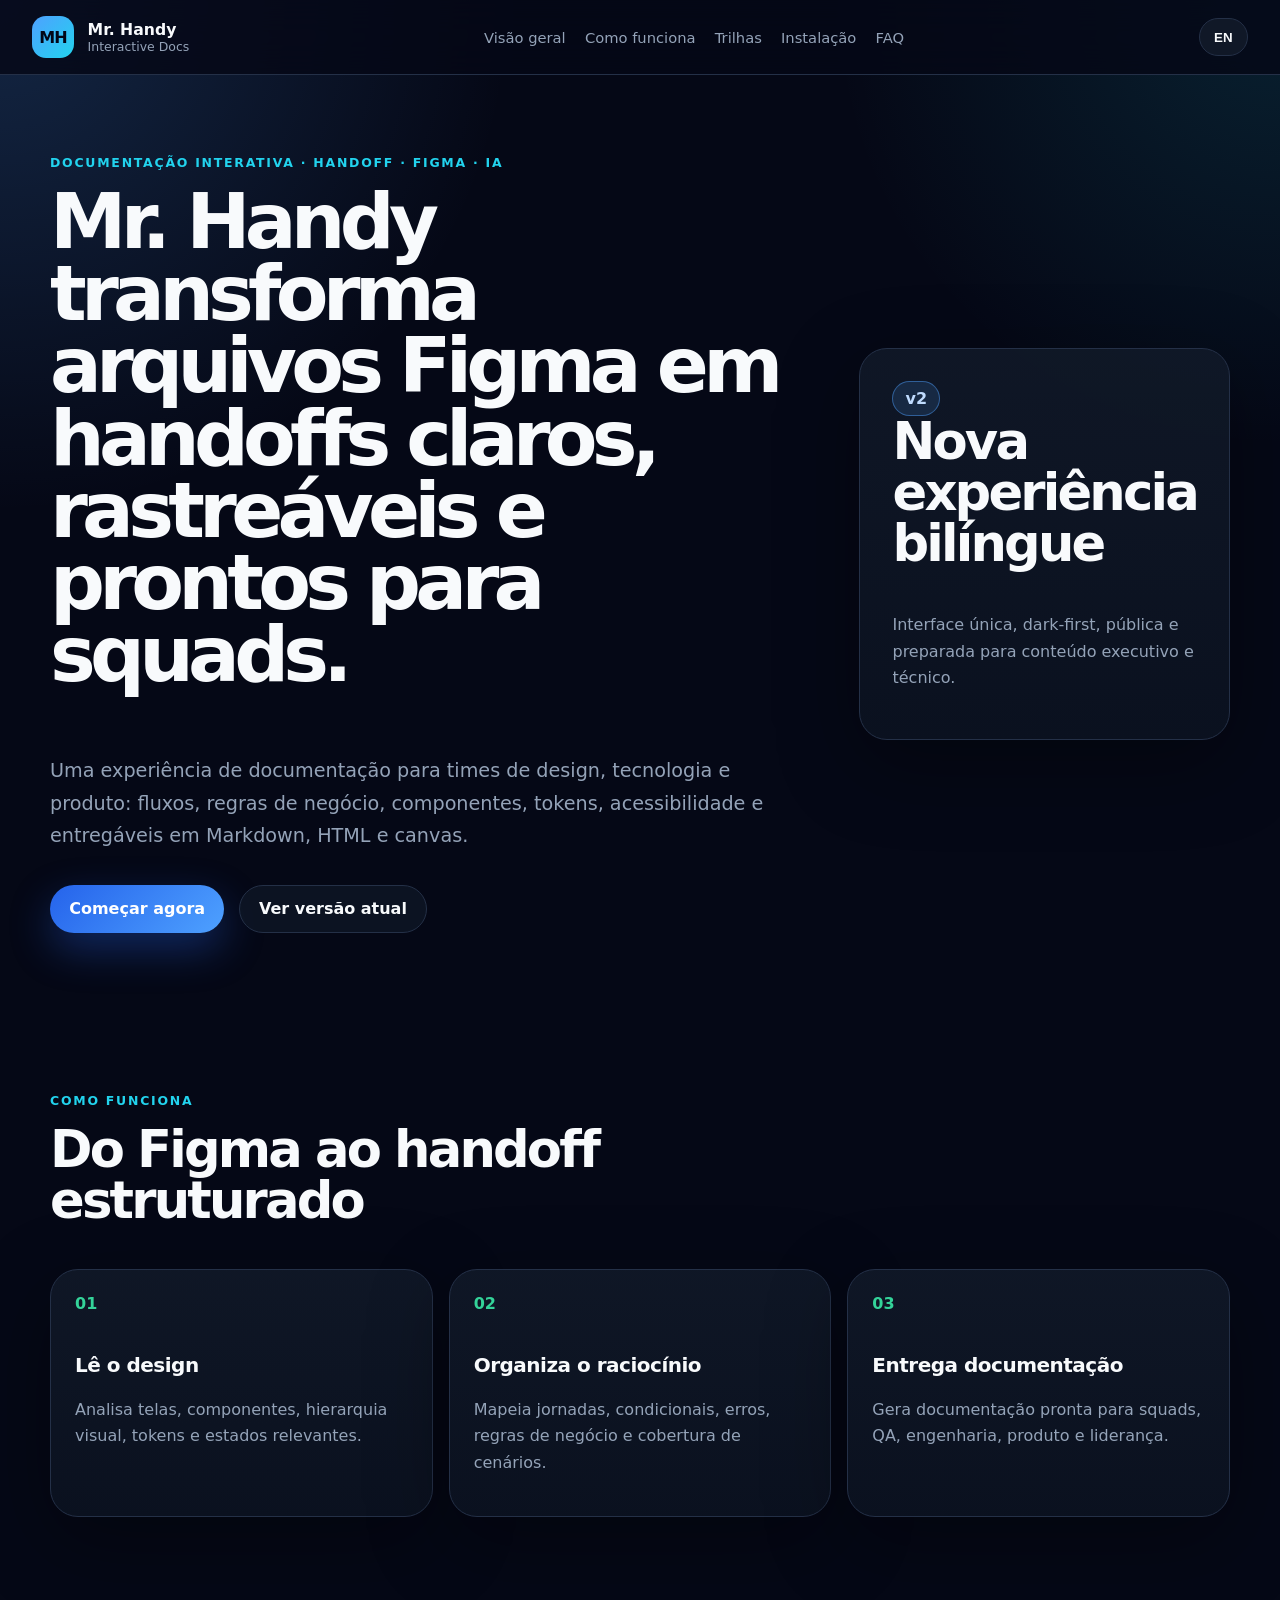
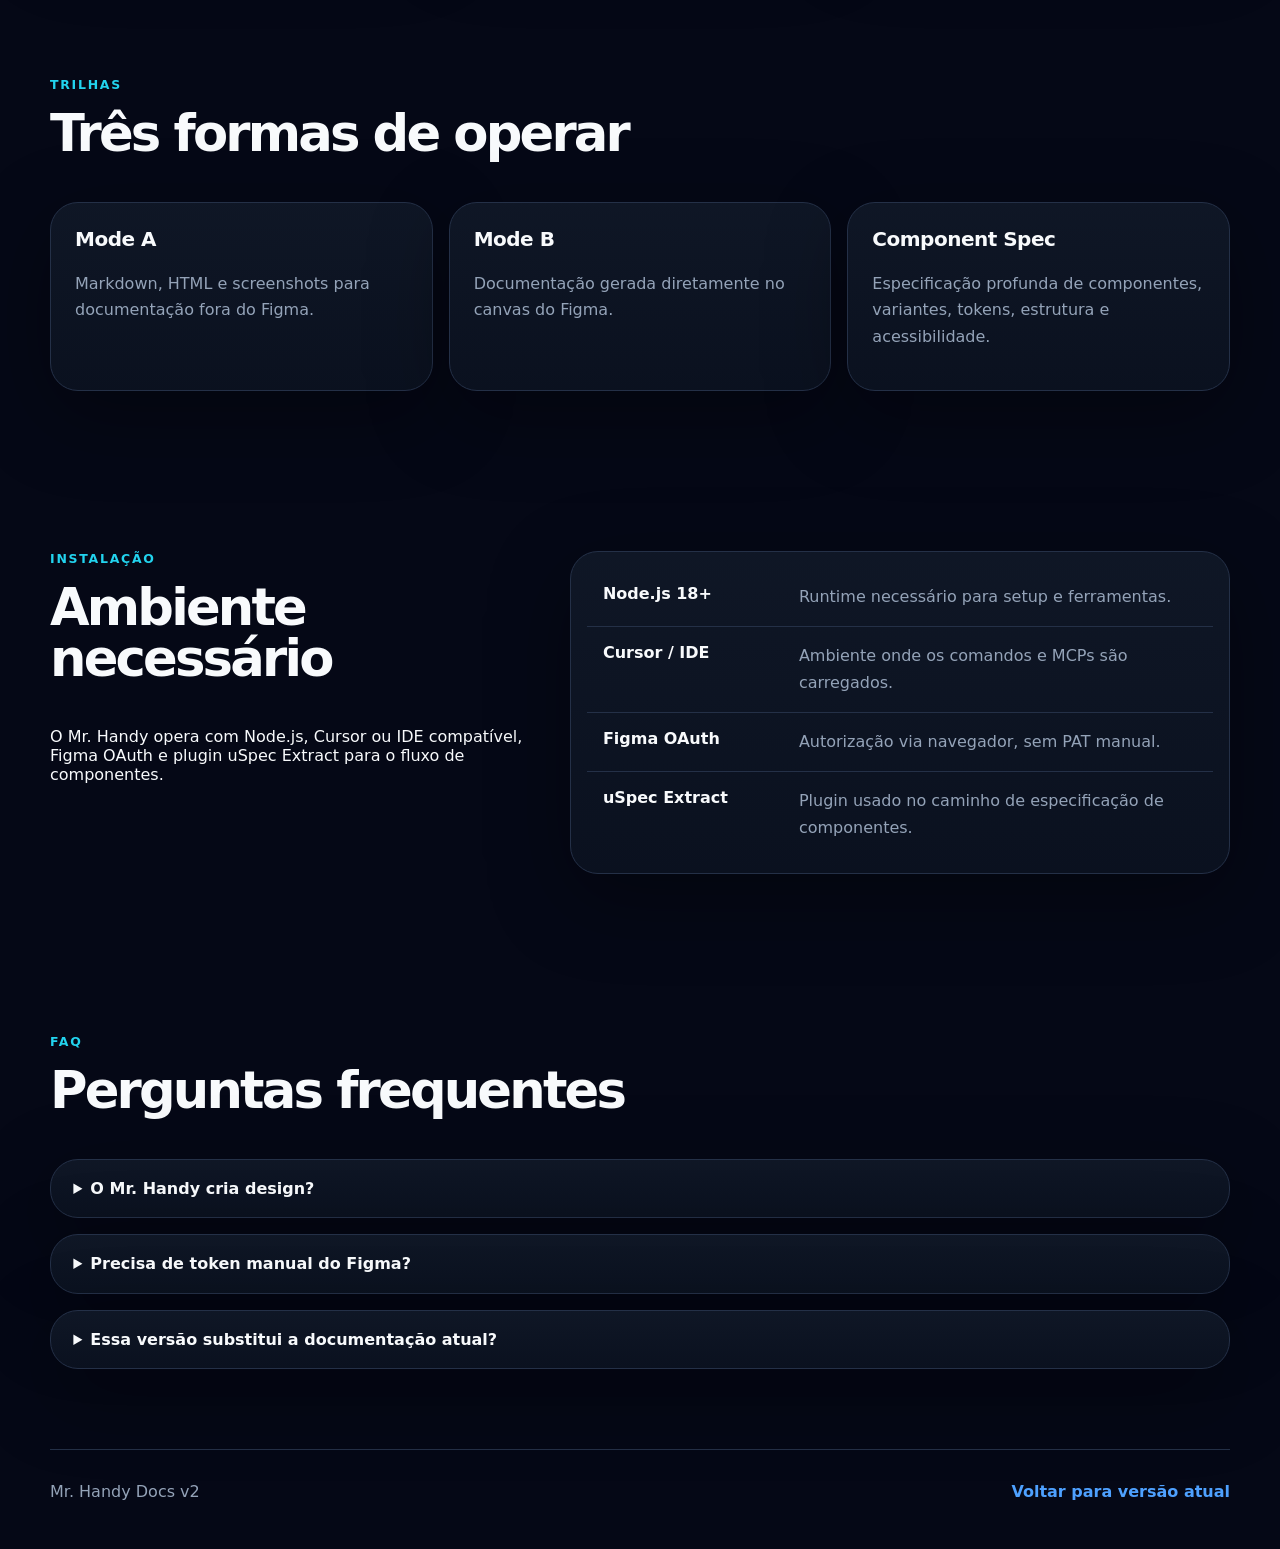
==== v2/index.html @ fcfe6f94 "Add bilingual v2 documentation experience" ====
﻿<!DOCTYPE html>
<html lang="pt-BR">
<head>
  <meta charset="UTF-8" />
  <meta name="viewport" content="width=device-width, initial-scale=1.0" />
  <title>Mr. Handy | Interactive Documentation</title>
  <meta name="description" content="Documentação interativa bilíngue do Mr. Handy." />
  <link rel="stylesheet" href="./css/style.css" />
</head>

<body>
  <header class="topbar">
    <div class="brand">
      <div class="brand-mark">MH</div>
      <div>
        <strong>Mr. Handy</strong>
        <span>Interactive Docs</span>
      </div>
    </div>

    <nav class="nav">
      <a href="#overview" data-i18n="nav_overview">Visão geral</a>
      <a href="#how" data-i18n="nav_how">Como funciona</a>
      <a href="#tracks" data-i18n="nav_tracks">Trilhas</a>
      <a href="#setup" data-i18n="nav_setup">Instalação</a>
      <a href="#faq" data-i18n="nav_faq">FAQ</a>
    </nav>

    <button class="lang-toggle" id="langToggle">EN</button>
  </header>

  <main>
    <section class="hero" id="overview">
      <div class="hero-content">
        <p class="eyebrow" data-i18n="eyebrow">Documentação interativa · Handoff · Figma · IA</p>
        <h1 data-i18n="hero_title">Mr. Handy transforma arquivos Figma em handoffs claros, rastreáveis e prontos para squads.</h1>
        <p class="hero-text" data-i18n="hero_text">
          Uma experiência de documentação para times de design, tecnologia e produto: fluxos, regras de negócio, componentes, tokens, acessibilidade e entregáveis em Markdown, HTML e canvas.
        </p>

        <div class="hero-actions">
          <a class="btn primary" href="#setup" data-i18n="cta_start">Começar agora</a>
          <a class="btn secondary" href="../" data-i18n="cta_v1">Ver versão atual</a>
        </div>
      </div>

      <div class="hero-card">
        <span class="status">v2</span>
        <h2 data-i18n="card_title">Nova experiência bilíngue</h2>
        <p data-i18n="card_text">Interface única, dark-first, pública e preparada para conteúdo executivo e técnico.</p>
      </div>
    </section>

    <section class="section" id="how">
      <div class="section-heading">
        <p class="eyebrow" data-i18n="how_eyebrow">Como funciona</p>
        <h2 data-i18n="how_title">Do Figma ao handoff estruturado</h2>
      </div>

      <div class="grid three">
        <article class="feature-card">
          <span>01</span>
          <h3 data-i18n="how_1_title">Lê o design</h3>
          <p data-i18n="how_1_text">Analisa telas, componentes, hierarquia visual, tokens e estados relevantes.</p>
        </article>

        <article class="feature-card">
          <span>02</span>
          <h3 data-i18n="how_2_title">Organiza o raciocínio</h3>
          <p data-i18n="how_2_text">Mapeia jornadas, condicionais, erros, regras de negócio e cobertura de cenários.</p>
        </article>

        <article class="feature-card">
          <span>03</span>
          <h3 data-i18n="how_3_title">Entrega documentação</h3>
          <p data-i18n="how_3_text">Gera documentação pronta para squads, QA, engenharia, produto e liderança.</p>
        </article>
      </div>
    </section>

    <section class="section" id="tracks">
      <div class="section-heading">
        <p class="eyebrow" data-i18n="tracks_eyebrow">Trilhas</p>
        <h2 data-i18n="tracks_title">Três formas de operar</h2>
      </div>

      <div class="grid three">
        <article class="track-card">
          <h3>Mode A</h3>
          <p data-i18n="track_a">Markdown, HTML e screenshots para documentação fora do Figma.</p>
        </article>

        <article class="track-card">
          <h3>Mode B</h3>
          <p data-i18n="track_b">Documentação gerada diretamente no canvas do Figma.</p>
        </article>

        <article class="track-card">
          <h3>Component Spec</h3>
          <p data-i18n="track_c">Especificação profunda de componentes, variantes, tokens, estrutura e acessibilidade.</p>
        </article>
      </div>
    </section>

    <section class="section split" id="setup">
      <div>
        <p class="eyebrow" data-i18n="setup_eyebrow">Instalação</p>
        <h2 data-i18n="setup_title">Ambiente necessário</h2>
        <p data-i18n="setup_text">
          O Mr. Handy opera com Node.js, Cursor ou IDE compatível, Figma OAuth e plugin uSpec Extract para o fluxo de componentes.
        </p>
      </div>

      <div class="checklist">
        <div><strong>Node.js 18+</strong><span data-i18n="setup_1">Runtime necessário para setup e ferramentas.</span></div>
        <div><strong>Cursor / IDE</strong><span data-i18n="setup_2">Ambiente onde os comandos e MCPs são carregados.</span></div>
        <div><strong>Figma OAuth</strong><span data-i18n="setup_3">Autorização via navegador, sem PAT manual.</span></div>
        <div><strong>uSpec Extract</strong><span data-i18n="setup_4">Plugin usado no caminho de especificação de componentes.</span></div>
      </div>
    </section>

    <section class="section" id="faq">
      <div class="section-heading">
        <p class="eyebrow">FAQ</p>
        <h2 data-i18n="faq_title">Perguntas frequentes</h2>
      </div>

      <div class="faq-list">
        <details>
          <summary data-i18n="faq_1_q">O Mr. Handy cria design?</summary>
          <p data-i18n="faq_1_a">Não. Ele lê designs prontos e gera documentação estruturada para execução, validação e handoff.</p>
        </details>

        <details>
          <summary data-i18n="faq_2_q">Precisa de token manual do Figma?</summary>
          <p data-i18n="faq_2_a">Não. O fluxo atual usa OAuth via navegador.</p>
        </details>

        <details>
          <summary data-i18n="faq_3_q">Essa versão substitui a documentação atual?</summary>
          <p data-i18n="faq_3_a">Não. Esta é uma versão v2 independente. A versão anterior permanece publicada.</p>
        </details>
      </div>
    </section>
  </main>

  <footer class="footer">
    <span>Mr. Handy Docs v2</span>
    <a href="../" data-i18n="footer_v1">Voltar para versão atual</a>
  </footer>

  <script src="./js/app.js"></script>
</body>
</html>
---- v2/css/style.css ----
﻿:root {
  --bg: #050816;
  --bg-soft: #0b1220;
  --bg-card: #101827;
  --bg-card-2: #111c31;
  --text: #f8fafc;
  --muted: #94a3b8;
  --line: #243047;
  --blue: #4ea1ff;
  --blue-strong: #2563eb;
  --cyan: #22d3ee;
  --green: #34d399;
  --shadow: 0 24px 80px rgba(0, 0, 0, 0.35);
}

* {
  box-sizing: border-box;
}

html {
  scroll-behavior: smooth;
}

body {
  margin: 0;
  font-family: Inter, ui-sans-serif, system-ui, -apple-system, BlinkMacSystemFont, "Segoe UI", sans-serif;
  background:
    radial-gradient(circle at top left, rgba(78, 161, 255, 0.20), transparent 32rem),
    radial-gradient(circle at top right, rgba(34, 211, 238, 0.12), transparent 28rem),
    var(--bg);
  color: var(--text);
}

a {
  color: inherit;
}

.topbar {
  position: sticky;
  top: 0;
  z-index: 20;
  display: flex;
  align-items: center;
  justify-content: space-between;
  gap: 2rem;
  padding: 1rem 2rem;
  background: rgba(5, 8, 22, 0.82);
  backdrop-filter: blur(18px);
  border-bottom: 1px solid var(--line);
}

.brand {
  display: flex;
  align-items: center;
  gap: 0.85rem;
}

.brand-mark {
  width: 42px;
  height: 42px;
  display: grid;
  place-items: center;
  border-radius: 14px;
  background: linear-gradient(135deg, var(--blue), var(--cyan));
  color: #020617;
  font-weight: 900;
  letter-spacing: -0.05em;
}

.brand strong {
  display: block;
  font-size: 0.98rem;
}

.brand span {
  display: block;
  color: var(--muted);
  font-size: 0.78rem;
}

.nav {
  display: flex;
  align-items: center;
  gap: 1.2rem;
  color: var(--muted);
  font-size: 0.92rem;
}

.nav a {
  text-decoration: none;
}

.nav a:hover {
  color: var(--text);
}

.lang-toggle {
  border: 1px solid var(--line);
  background: var(--bg-card);
  color: var(--text);
  border-radius: 999px;
  padding: 0.65rem 0.9rem;
  font-weight: 800;
  cursor: pointer;
}

.lang-toggle:hover {
  border-color: var(--blue);
}

main {
  width: min(1180px, calc(100% - 2rem));
  margin: 0 auto;
}

.hero {
  min-height: calc(100vh - 74px);
  display: grid;
  grid-template-columns: 1.35fr 0.65fr;
  align-items: center;
  gap: 3rem;
  padding: 5rem 0;
}

.eyebrow {
  margin: 0 0 1rem;
  color: var(--cyan);
  font-size: 0.78rem;
  font-weight: 900;
  text-transform: uppercase;
  letter-spacing: 0.14em;
}

h1,
h2,
h3,
p {
  margin-top: 0;
}

h1 {
  max-width: 880px;
  font-size: clamp(2.6rem, 6vw, 5.7rem);
  line-height: 0.94;
  letter-spacing: -0.075em;
}

h2 {
  font-size: clamp(2rem, 4vw, 3.4rem);
  line-height: 1;
  letter-spacing: -0.055em;
}

h3 {
  font-size: 1.25rem;
  letter-spacing: -0.025em;
}

.hero-text {
  max-width: 760px;
  color: var(--muted);
  font-size: 1.2rem;
  line-height: 1.7;
}

.hero-actions {
  display: flex;
  flex-wrap: wrap;
  gap: 0.9rem;
  margin-top: 2rem;
}

.btn {
  display: inline-flex;
  align-items: center;
  justify-content: center;
  min-height: 48px;
  padding: 0 1.2rem;
  border-radius: 999px;
  text-decoration: none;
  font-weight: 900;
}

.btn.primary {
  background: linear-gradient(135deg, var(--blue-strong), var(--blue));
  color: white;
  box-shadow: 0 16px 40px rgba(37, 99, 235, 0.35);
}

.btn.secondary {
  border: 1px solid var(--line);
  color: var(--text);
  background: rgba(16, 24, 39, 0.72);
}

.hero-card,
.feature-card,
.track-card,
.checklist,
.faq-list details {
  border: 1px solid var(--line);
  background: linear-gradient(180deg, rgba(16, 24, 39, 0.94), rgba(11, 18, 32, 0.94));
  border-radius: 28px;
  box-shadow: var(--shadow);
}

.hero-card {
  padding: 2rem;
  min-height: 360px;
  display: flex;
  flex-direction: column;
  justify-content: flex-end;
}

.status {
  align-self: flex-start;
  margin-bottom: auto;
  border: 1px solid rgba(78, 161, 255, 0.45);
  background: rgba(78, 161, 255, 0.14);
  color: #bfdbfe;
  border-radius: 999px;
  padding: 0.45rem 0.75rem;
  font-weight: 900;
}

.hero-card p,
.feature-card p,
.track-card p,
.setup_text,
.checklist span,
.faq-list p {
  color: var(--muted);
  line-height: 1.65;
}

.section {
  padding: 5rem 0;
}

.section-heading {
  max-width: 780px;
  margin-bottom: 2rem;
}

.grid {
  display: grid;
  gap: 1rem;
}

.grid.three {
  grid-template-columns: repeat(3, 1fr);
}

.feature-card,
.track-card {
  padding: 1.5rem;
}

.feature-card span {
  display: inline-flex;
  margin-bottom: 2.5rem;
  color: var(--green);
  font-weight: 900;
}

.split {
  display: grid;
  grid-template-columns: 0.85fr 1.15fr;
  align-items: start;
  gap: 2rem;
}

.checklist {
  padding: 1rem;
}

.checklist div {
  display: grid;
  grid-template-columns: 180px 1fr;
  gap: 1rem;
  padding: 1rem;
  border-bottom: 1px solid var(--line);
}

.checklist div:last-child {
  border-bottom: 0;
}

.checklist strong {
  color: var(--text);
}

.checklist span {
  display: block;
}

.faq-list {
  display: grid;
  gap: 1rem;
}

.faq-list details {
  padding: 1.2rem 1.4rem;
}

.faq-list summary {
  cursor: pointer;
  font-weight: 900;
}

.faq-list p {
  margin: 0.8rem 0 0;
}

.footer {
  width: min(1180px, calc(100% - 2rem));
  margin: 0 auto;
  padding: 2rem 0 3rem;
  border-top: 1px solid var(--line);
  display: flex;
  align-items: center;
  justify-content: space-between;
  color: var(--muted);
}

.footer a {
  color: var(--blue);
  text-decoration: none;
  font-weight: 800;
}

@media (max-width: 900px) {
  .topbar {
    align-items: flex-start;
    flex-direction: column;
  }

  .nav {
    flex-wrap: wrap;
  }

  .hero,
  .split,
  .grid.three {
    grid-template-columns: 1fr;
  }

  .hero {
    min-height: auto;
  }

  .checklist div {
    grid-template-columns: 1fr;
  }
}
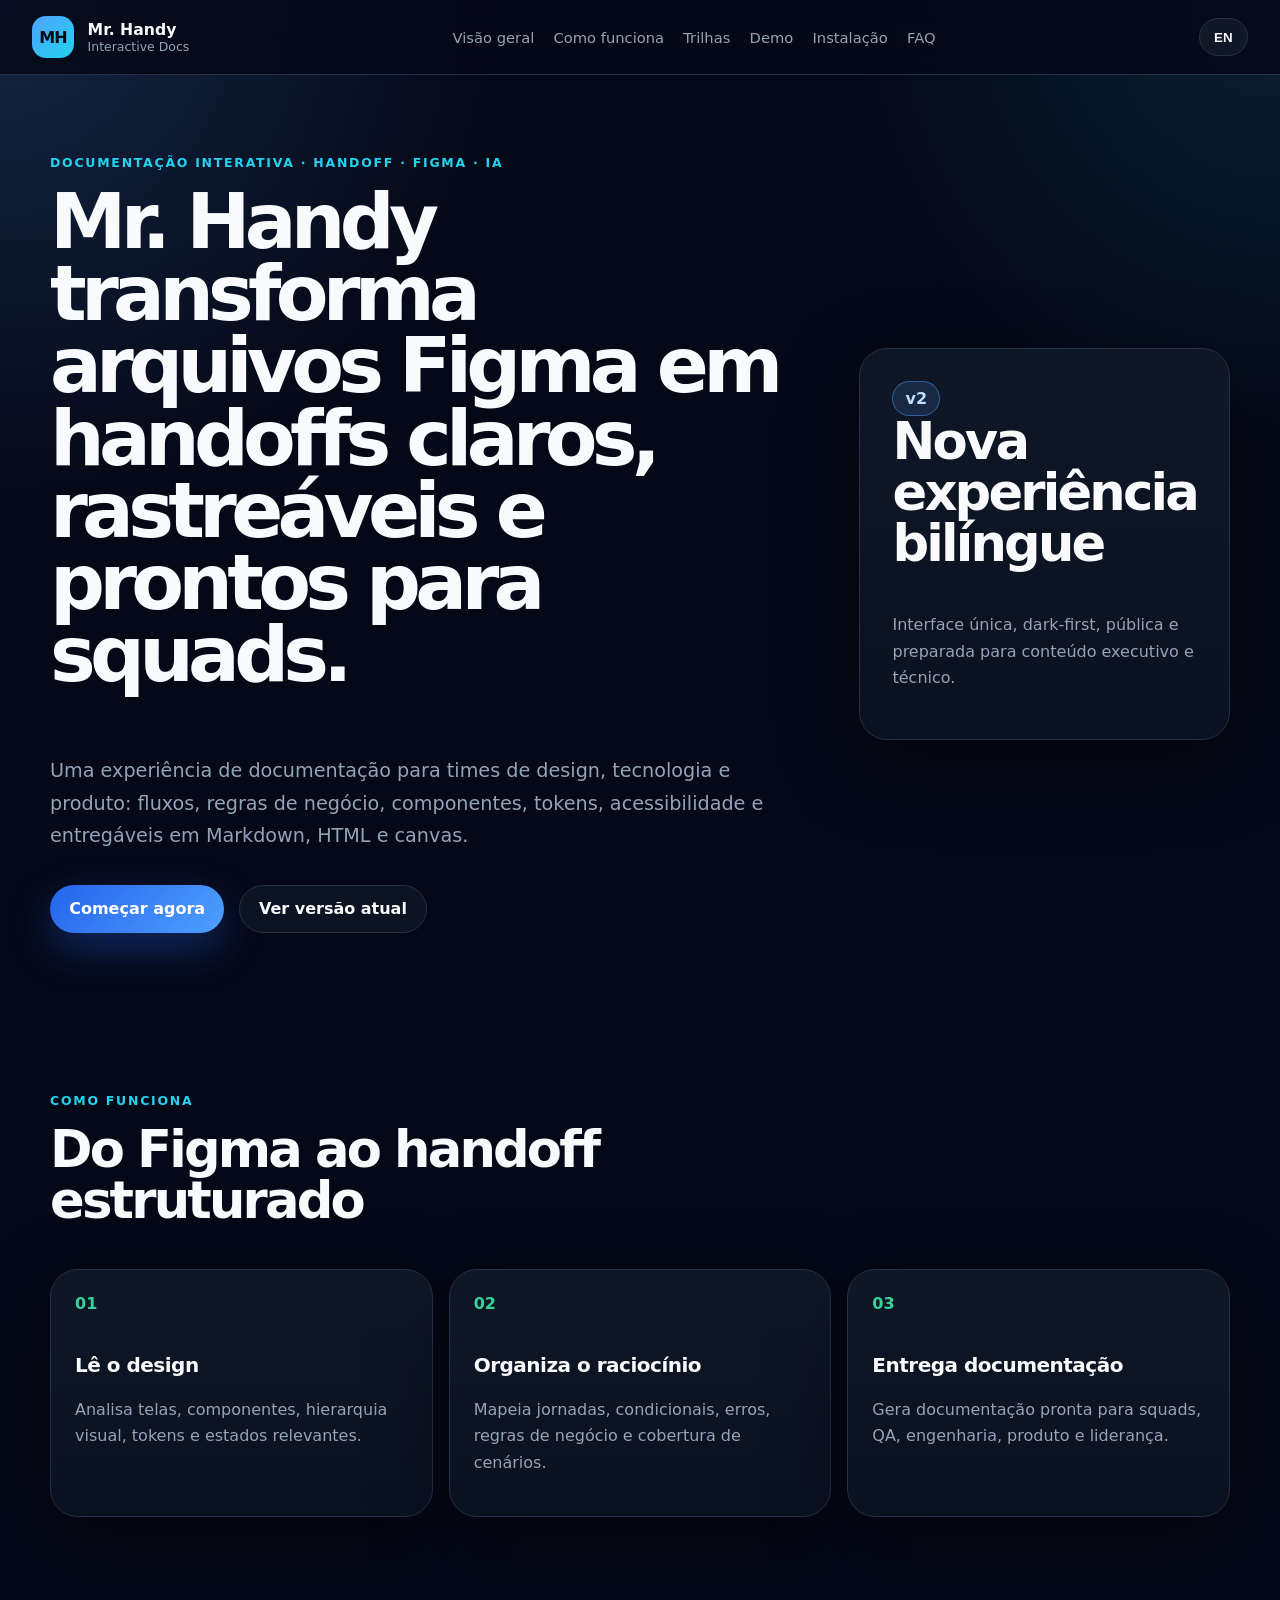
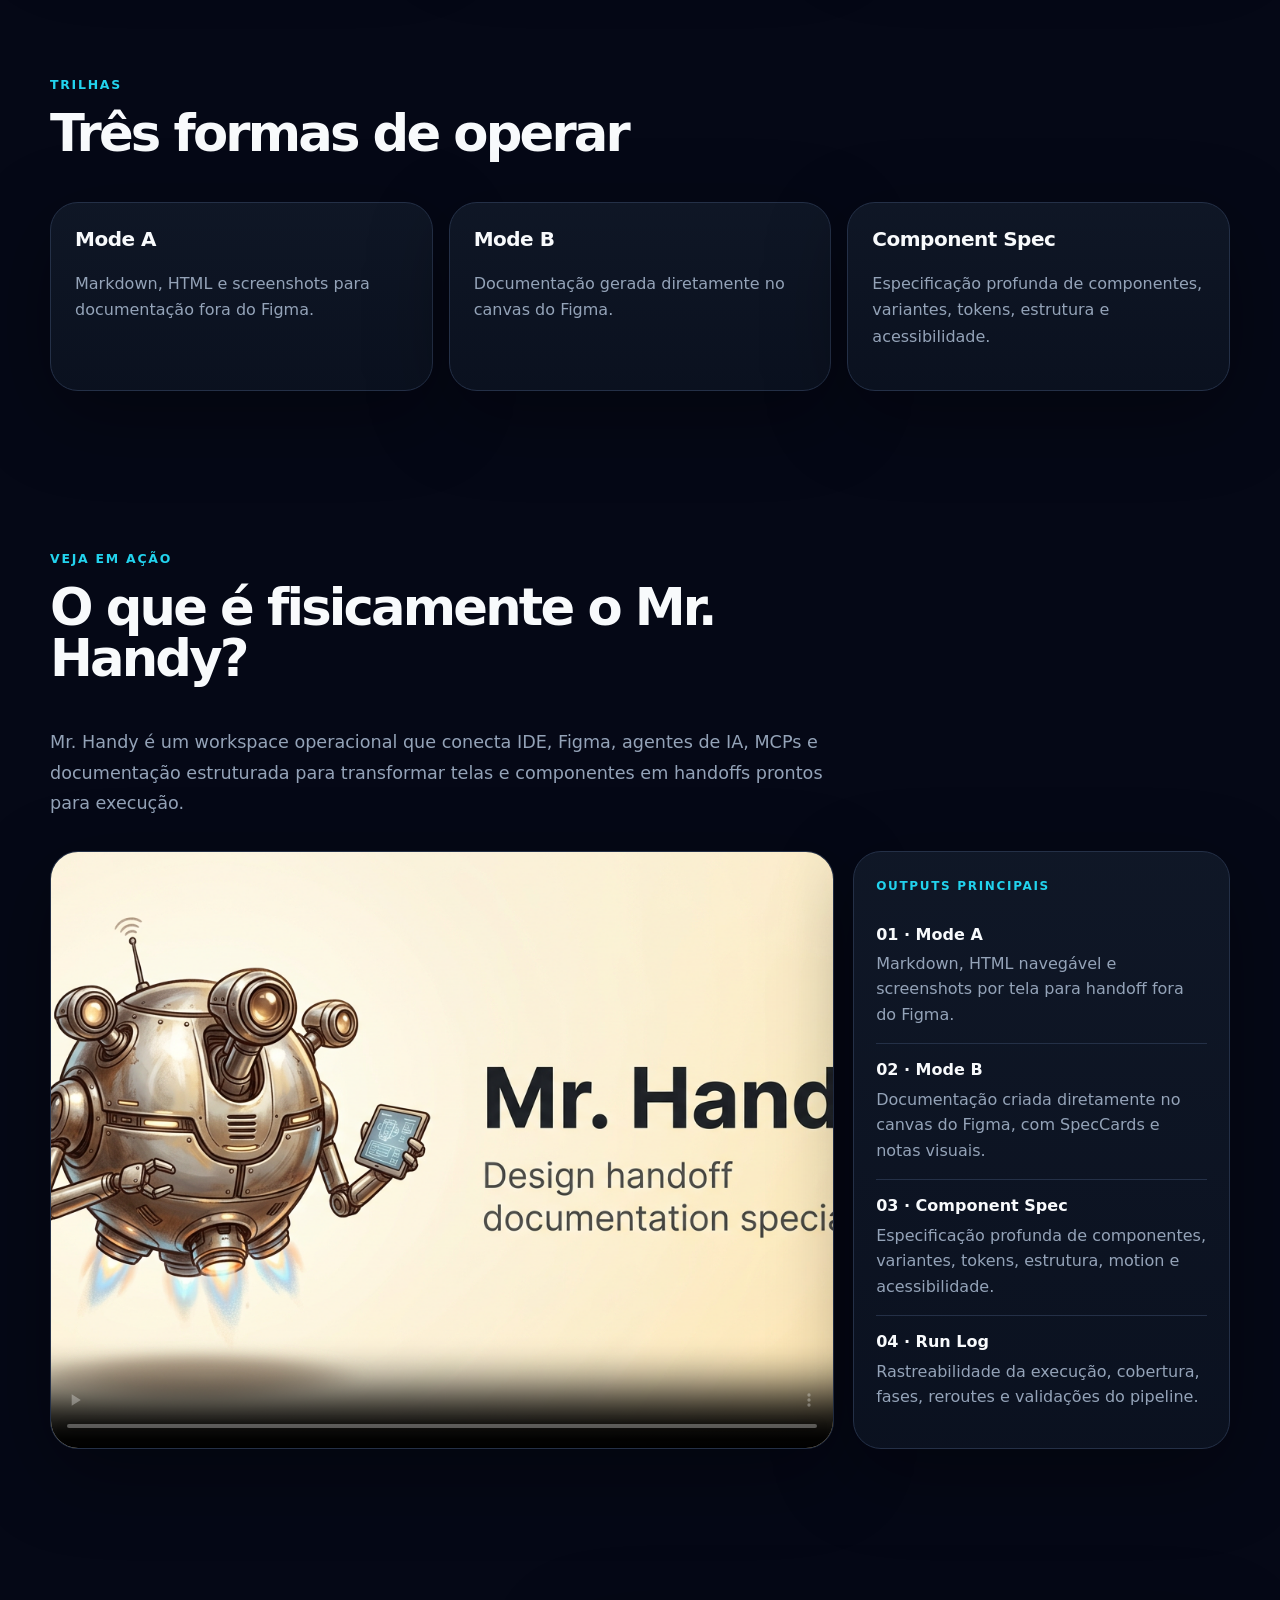
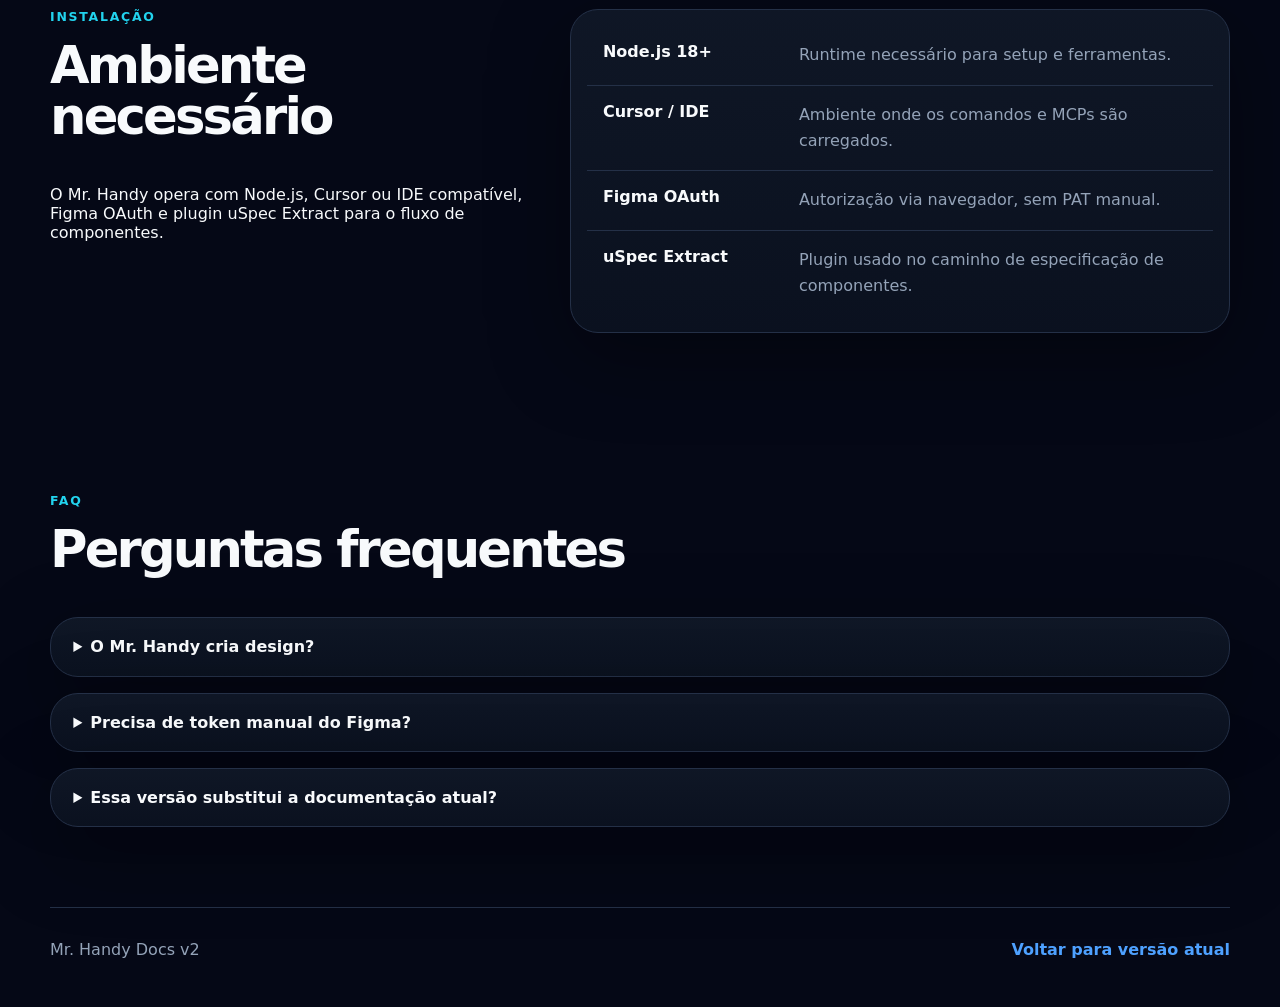
==== commit 29a84a75: "Add demo and outputs section to v2 documentation" ====
--- a/v2/index.html
+++ b/v2/index.html
@@ -22,6 +22,7 @@
       <a href="#overview" data-i18n="nav_overview">Visão geral</a>
       <a href="#how" data-i18n="nav_how">Como funciona</a>
       <a href="#tracks" data-i18n="nav_tracks">Trilhas</a>
+      <a href="#demo" data-i18n="nav_demo">Demo</a>
       <a href="#setup" data-i18n="nav_setup">Instalação</a>
       <a href="#faq" data-i18n="nav_faq">FAQ</a>
     </nav>
@@ -102,6 +103,48 @@
       </div>
     </section>
 
+    <section class="section demo-section" id="demo">
+      <div class="section-heading">
+        <p class="eyebrow" data-i18n="demo_eyebrow">Veja em ação</p>
+        <h2 data-i18n="demo_title">O que é fisicamente o Mr. Handy?</h2>
+        <p class="section-lead" data-i18n="demo_text">
+          Mr. Handy é um workspace operacional que conecta IDE, Figma, agentes de IA, MCPs e documentação estruturada para transformar telas e componentes em handoffs prontos para execução.
+        </p>
+      </div>
+
+      <div class="demo-layout">
+        <div class="video-card">
+          <video controls preload="metadata" poster="../assets/mr-handy-banner.png">
+            <source src="../assets/screenshots/MrHandy_Demo.mp4" type="video/mp4">
+            Seu navegador não suporta vídeo HTML5.
+          </video>
+        </div>
+
+        <div class="output-panel">
+          <span class="mini-label" data-i18n="outputs_label">Outputs principais</span>
+
+          <div class="output-item">
+            <strong>01 · Mode A</strong>
+            <p data-i18n="output_1">Markdown, HTML navegável e screenshots por tela para handoff fora do Figma.</p>
+          </div>
+
+          <div class="output-item">
+            <strong>02 · Mode B</strong>
+            <p data-i18n="output_2">Documentação criada diretamente no canvas do Figma, com SpecCards e notas visuais.</p>
+          </div>
+
+          <div class="output-item">
+            <strong>03 · Component Spec</strong>
+            <p data-i18n="output_3">Especificação profunda de componentes, variantes, tokens, estrutura, motion e acessibilidade.</p>
+          </div>
+
+          <div class="output-item">
+            <strong>04 · Run Log</strong>
+            <p data-i18n="output_4">Rastreabilidade da execução, cobertura, fases, reroutes e validações do pipeline.</p>
+          </div>
+        </div>
+      </div>
+    </section>
     <section class="section split" id="setup">
       <div>
         <p class="eyebrow" data-i18n="setup_eyebrow">Instalação</p>
@@ -152,3 +195,5 @@
   <script src="./js/app.js"></script>
 </body>
 </html>
+
+
--- a/v2/css/style.css
+++ b/v2/css/style.css
@@ -353,3 +353,87 @@
     grid-template-columns: 1fr;
   }
 }
+
+/* Demo / outputs section */
+
+.section-lead {
+  max-width: 840px;
+  color: var(--muted);
+  font-size: 1.1rem;
+  line-height: 1.75;
+}
+
+.demo-layout {
+  display: grid;
+  grid-template-columns: 1.35fr 0.65fr;
+  gap: 1.2rem;
+  align-items: stretch;
+}
+
+.video-card,
+.output-panel {
+  border: 1px solid var(--line);
+  background: linear-gradient(180deg, rgba(16, 24, 39, 0.96), rgba(11, 18, 32, 0.96));
+  border-radius: 28px;
+  box-shadow: var(--shadow);
+}
+
+.video-card {
+  overflow: hidden;
+  min-height: 420px;
+}
+
+.video-card video {
+  width: 100%;
+  height: 100%;
+  min-height: 420px;
+  display: block;
+  object-fit: cover;
+  background: #020617;
+}
+
+.output-panel {
+  padding: 1.4rem;
+}
+
+.mini-label {
+  display: inline-flex;
+  margin-bottom: 1rem;
+  color: var(--cyan);
+  font-size: 0.75rem;
+  font-weight: 900;
+  text-transform: uppercase;
+  letter-spacing: 0.14em;
+}
+
+.output-item {
+  padding: 1rem 0;
+  border-top: 1px solid var(--line);
+}
+
+.output-item:first-of-type {
+  border-top: 0;
+}
+
+.output-item strong {
+  display: block;
+  margin-bottom: 0.45rem;
+  color: var(--text);
+}
+
+.output-item p {
+  margin: 0;
+  color: var(--muted);
+  line-height: 1.6;
+}
+
+@media (max-width: 900px) {
+  .demo-layout {
+    grid-template-columns: 1fr;
+  }
+
+  .video-card,
+  .video-card video {
+    min-height: 260px;
+  }
+}
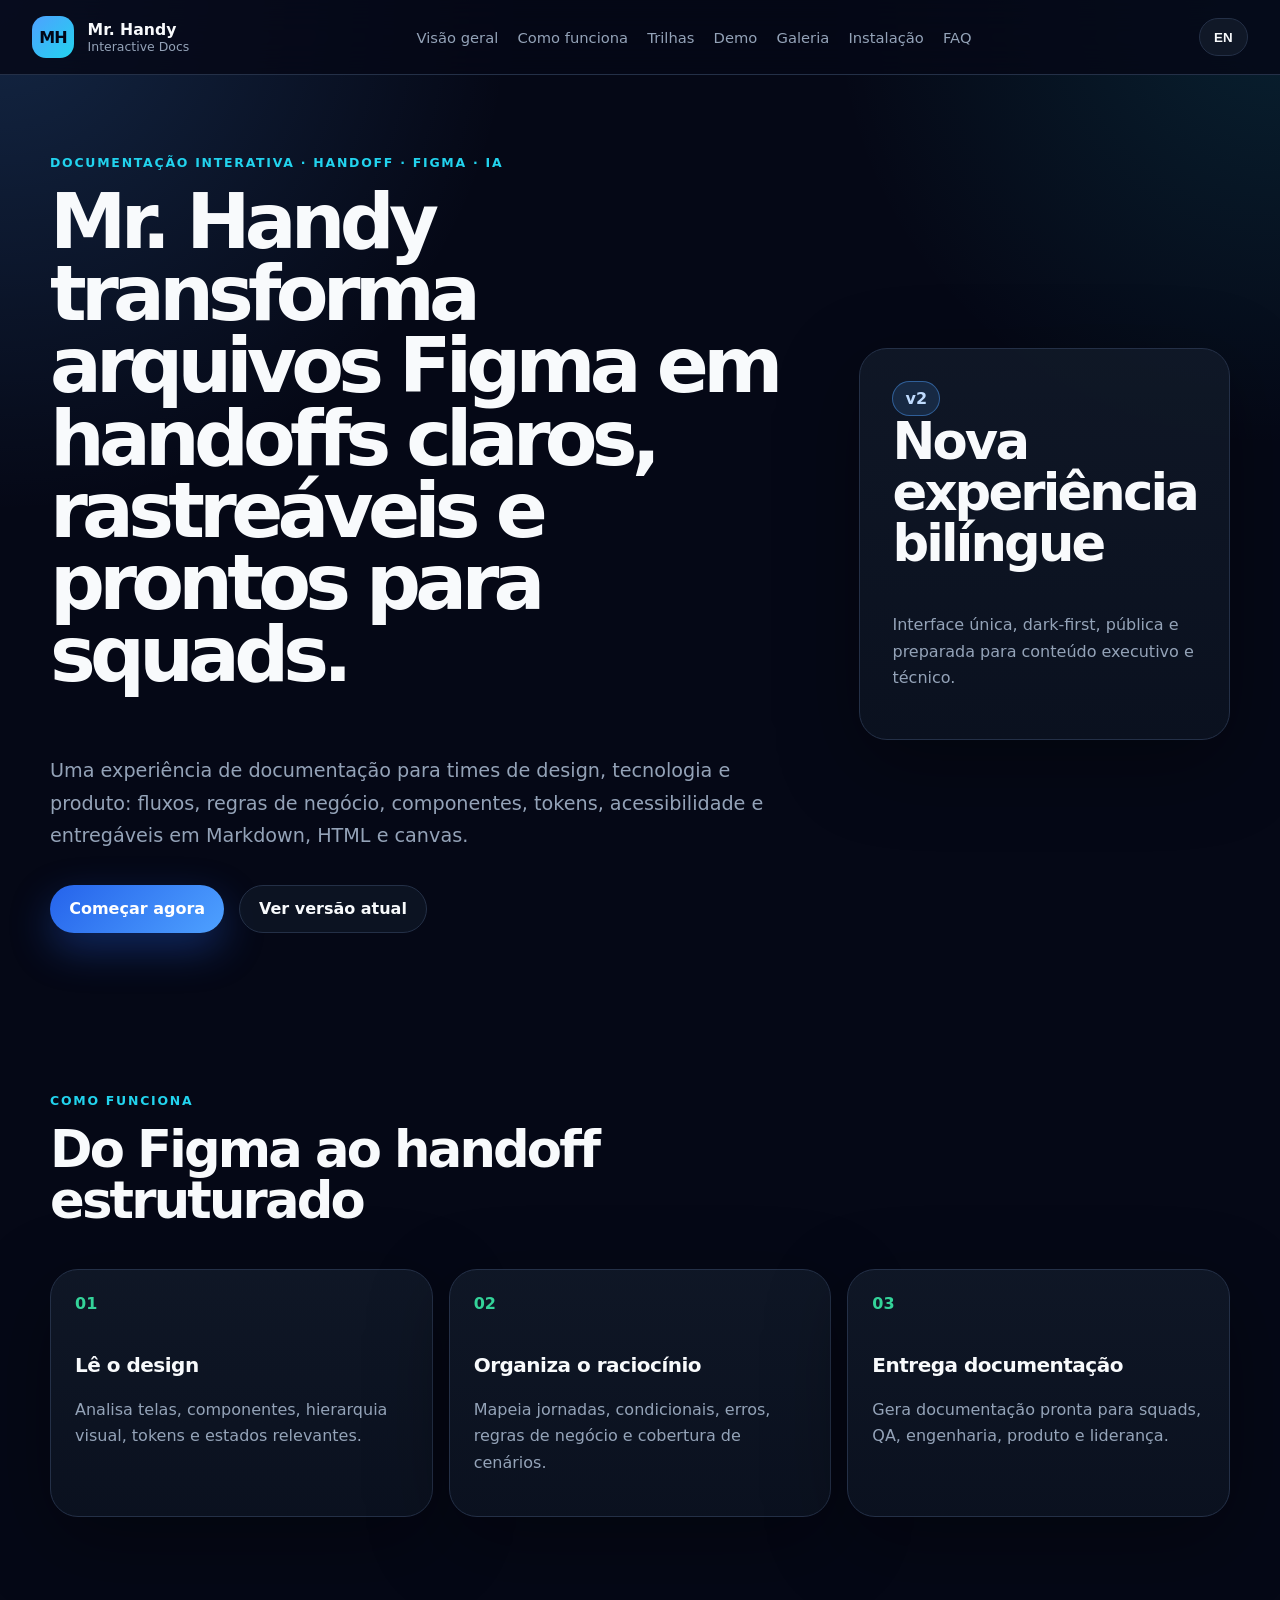
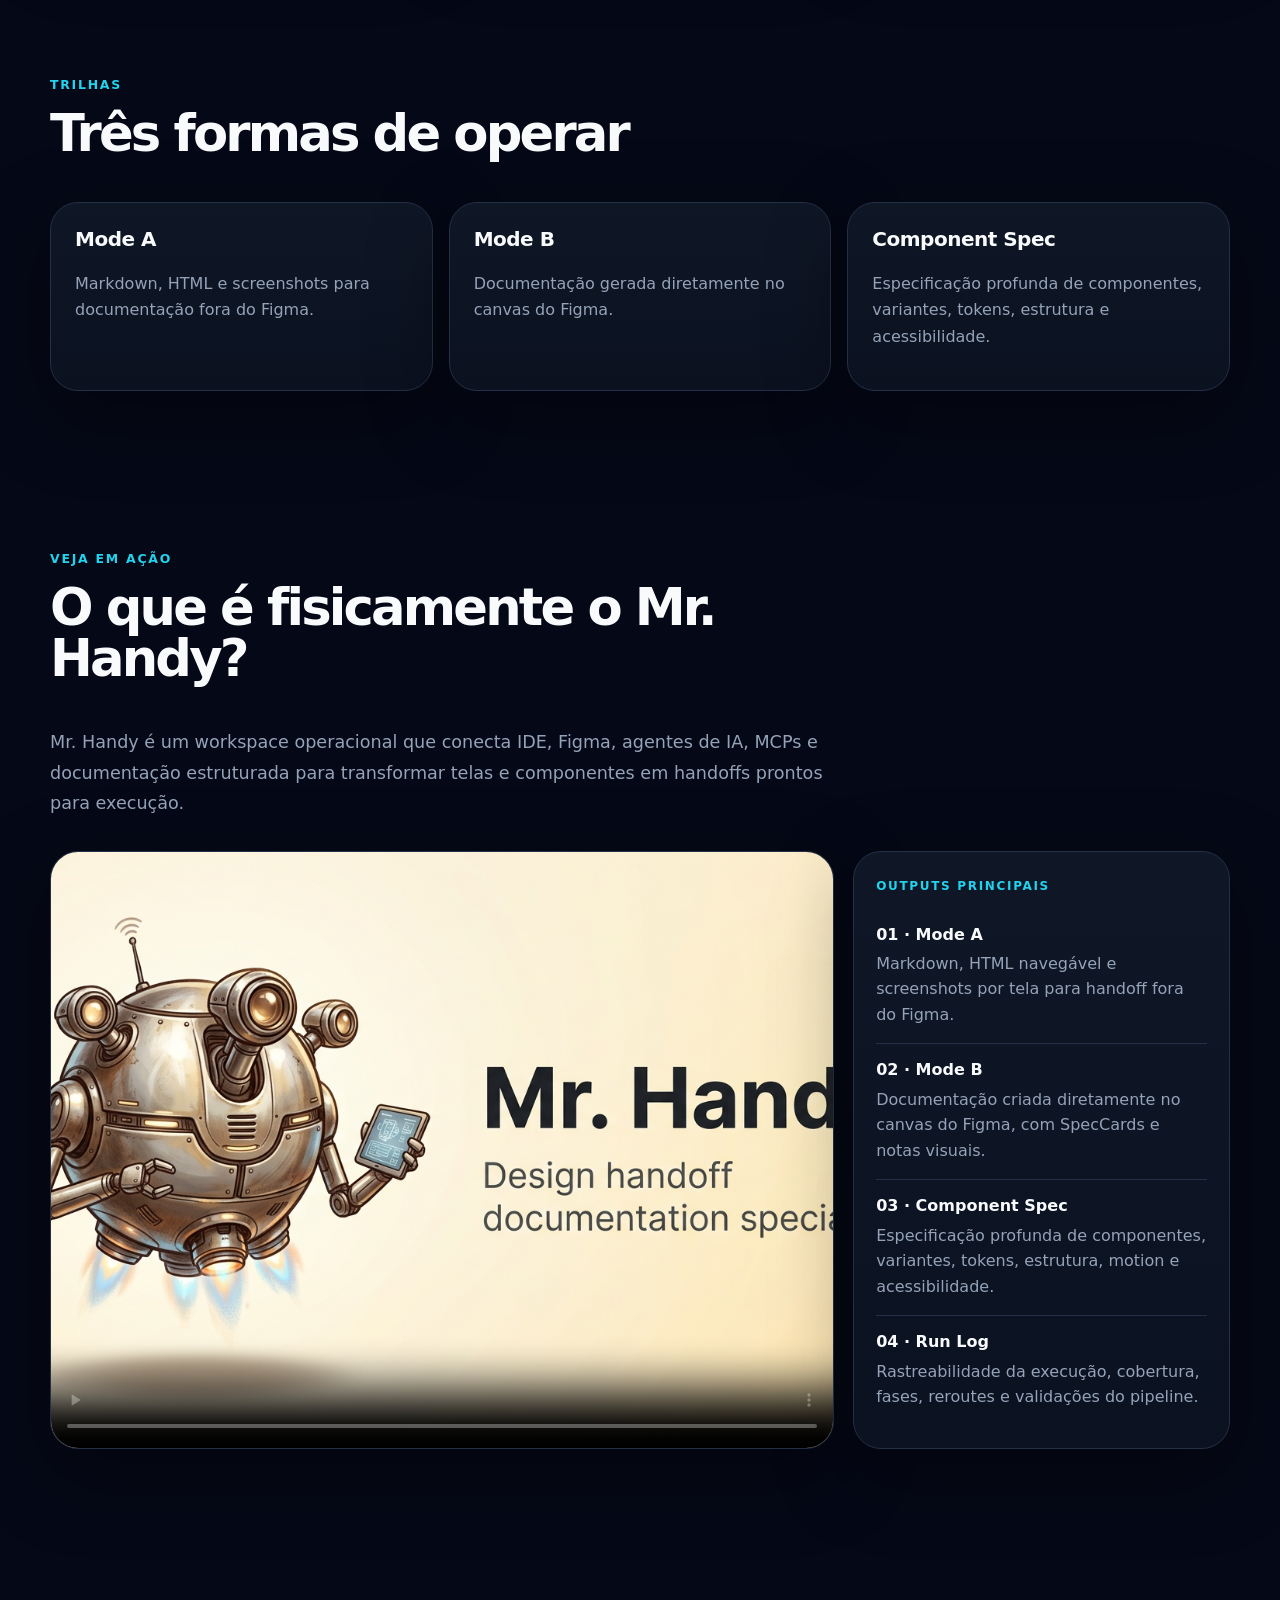
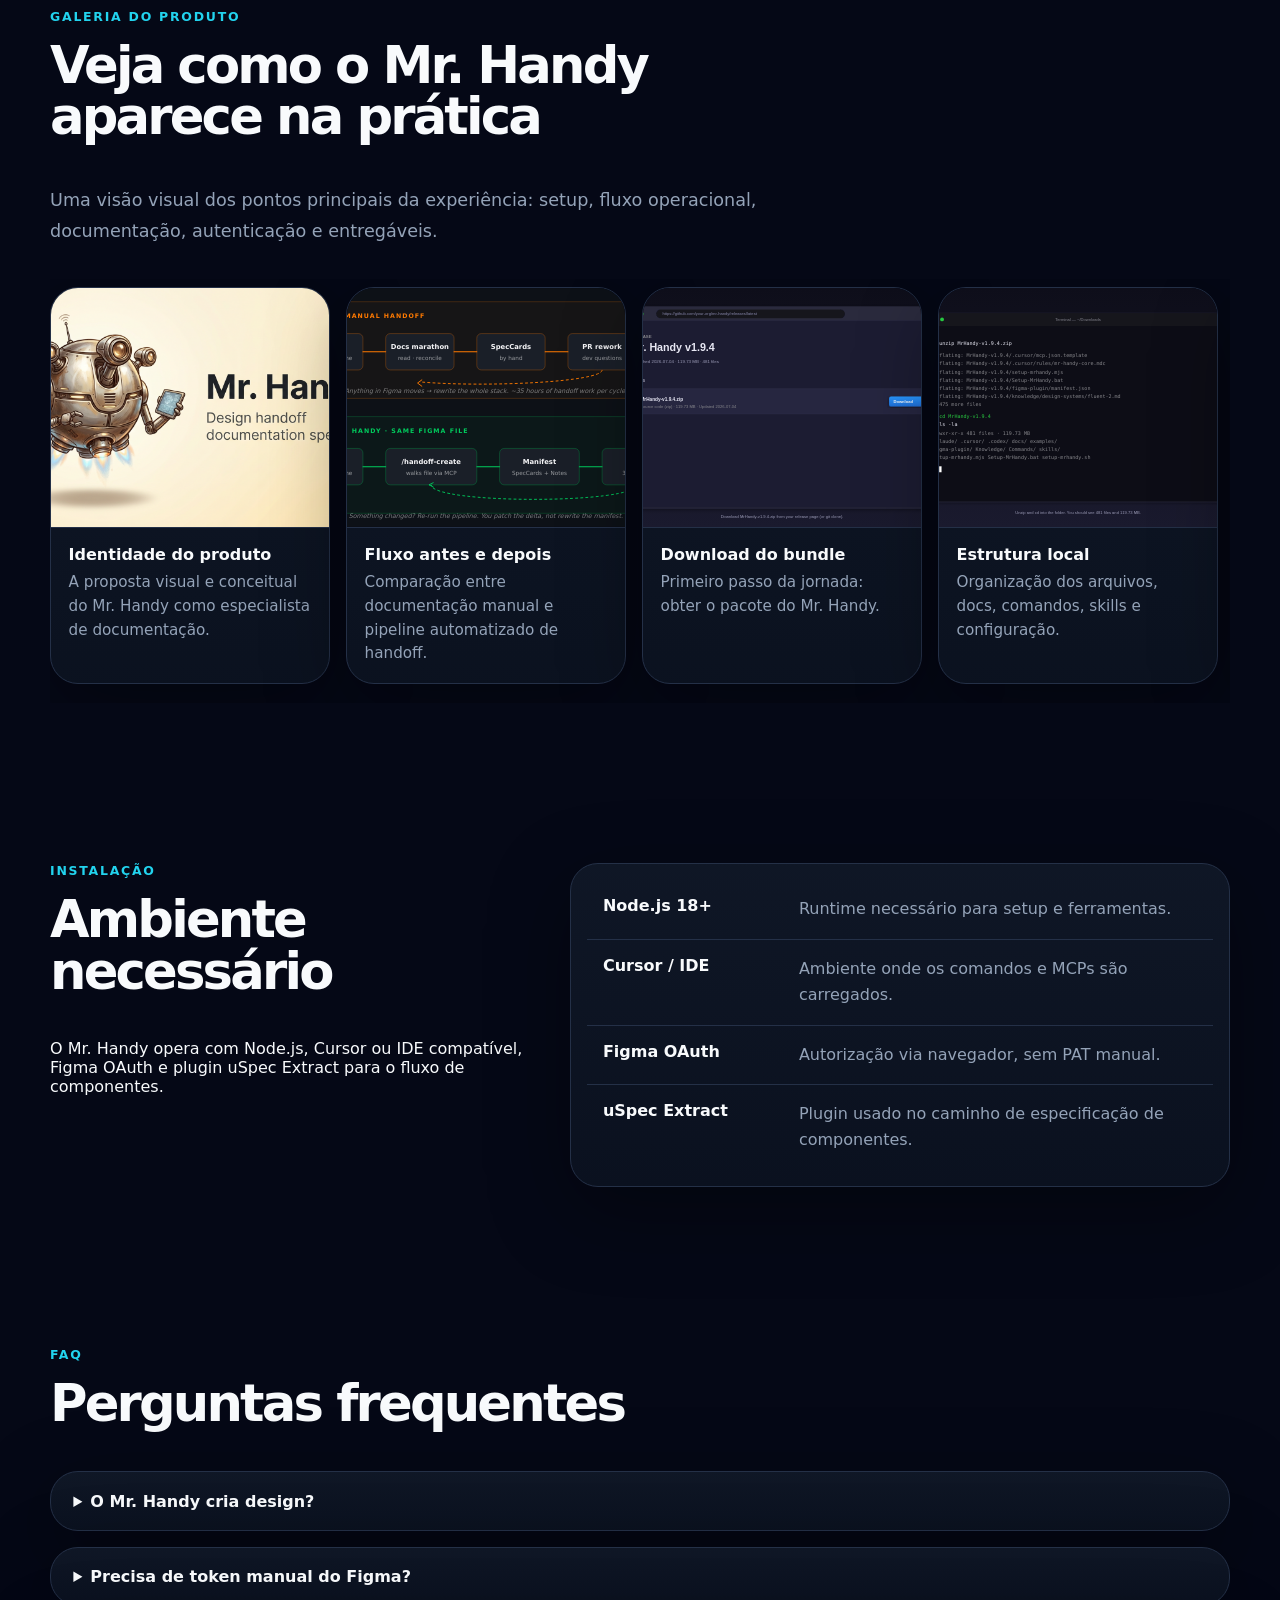
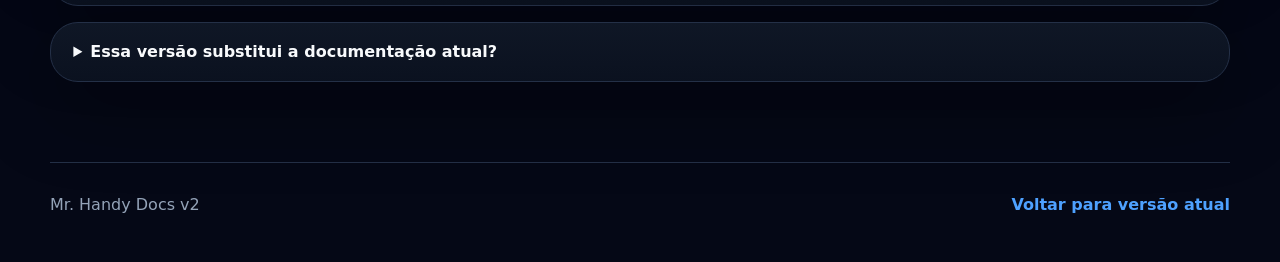
==== commit ff7ac9d4: "Add product gallery to v2 documentation" ====
--- a/v2/index.html
+++ b/v2/index.html
@@ -23,6 +23,7 @@
       <a href="#how" data-i18n="nav_how">Como funciona</a>
       <a href="#tracks" data-i18n="nav_tracks">Trilhas</a>
       <a href="#demo" data-i18n="nav_demo">Demo</a>
+      <a href="#gallery" data-i18n="nav_gallery">Galeria</a>
       <a href="#setup" data-i18n="nav_setup">Instalação</a>
       <a href="#faq" data-i18n="nav_faq">FAQ</a>
     </nav>
@@ -115,7 +116,7 @@
       <div class="demo-layout">
         <div class="video-card">
           <video controls preload="metadata" poster="../assets/mr-handy-banner.png">
-            <source src="../assets/screenshots/MrHandy_Demo.mp4" type="video/mp4">
+            <source src="../assets/screenshots/mr-handy-demo.mp4" type="video/mp4">
             Seu navegador não suporta vídeo HTML5.
           </video>
         </div>
@@ -143,6 +144,65 @@
             <p data-i18n="output_4">Rastreabilidade da execução, cobertura, fases, reroutes e validações do pipeline.</p>
           </div>
         </div>
+      </div>
+    </section>
+    <section class="section product-gallery" id="gallery">
+      <div class="section-heading">
+        <p class="eyebrow" data-i18n="gallery_eyebrow">Galeria do produto</p>
+        <h2 data-i18n="gallery_title">Veja como o Mr. Handy aparece na prática</h2>
+        <p class="section-lead" data-i18n="gallery_text">
+          Uma visão visual dos pontos principais da experiência: setup, fluxo operacional, documentação, autenticação e entregáveis.
+        </p>
+      </div>
+
+      <div class="gallery-strip">
+        <article class="gallery-card">
+          <img src="../assets/mr-handy-banner.png" alt="Mr. Handy product banner">
+          <div>
+            <strong data-i18n="gallery_1_title">Identidade do produto</strong>
+            <p data-i18n="gallery_1_text">A proposta visual e conceitual do Mr. Handy como especialista de documentação.</p>
+          </div>
+        </article>
+
+        <article class="gallery-card">
+          <img src="../assets/workflow-before-after.svg" alt="Mr. Handy workflow before and after">
+          <div>
+            <strong data-i18n="gallery_2_title">Fluxo antes e depois</strong>
+            <p data-i18n="gallery_2_text">Comparação entre documentação manual e pipeline automatizado de handoff.</p>
+          </div>
+        </article>
+
+        <article class="gallery-card">
+          <img src="../assets/screenshots/step-1-download.svg" alt="Download step">
+          <div>
+            <strong data-i18n="gallery_3_title">Download do bundle</strong>
+            <p data-i18n="gallery_3_text">Primeiro passo da jornada: obter o pacote do Mr. Handy.</p>
+          </div>
+        </article>
+
+        <article class="gallery-card">
+          <img src="../assets/screenshots/step-2-unzip.svg" alt="Unzip step">
+          <div>
+            <strong data-i18n="gallery_4_title">Estrutura local</strong>
+            <p data-i18n="gallery_4_text">Organização dos arquivos, docs, comandos, skills e configuração.</p>
+          </div>
+        </article>
+
+        <article class="gallery-card">
+          <img src="../assets/screenshots/step-3-wizard.gif" alt="Setup wizard">
+          <div>
+            <strong data-i18n="gallery_5_title">Setup wizard</strong>
+            <p data-i18n="gallery_5_text">Assistente de configuração, validação e preparação do ambiente.</p>
+          </div>
+        </article>
+
+        <article class="gallery-card">
+          <img src="../assets/screenshots/step-4-oauth.svg" alt="OAuth step">
+          <div>
+            <strong data-i18n="gallery_6_title">Figma OAuth</strong>
+            <p data-i18n="gallery_6_text">Autorização via navegador para conectar Figma e IDE sem token manual.</p>
+          </div>
+        </article>
       </div>
     </section>
     <section class="section split" id="setup">
@@ -197,3 +257,5 @@
 </html>
 
 
+
+
--- a/v2/css/style.css
+++ b/v2/css/style.css
@@ -437,3 +437,87 @@
     min-height: 260px;
   }
 }
+
+/* Product gallery */
+
+.product-gallery {
+  position: relative;
+}
+
+.gallery-strip {
+  display: grid;
+  grid-auto-flow: column;
+  grid-auto-columns: minmax(280px, 380px);
+  gap: 1rem;
+  overflow-x: auto;
+  padding: 0.5rem 0 1.2rem;
+  scroll-snap-type: x mandatory;
+  scrollbar-width: thin;
+  scrollbar-color: var(--blue) rgba(255, 255, 255, 0.08);
+}
+
+.gallery-strip::-webkit-scrollbar {
+  height: 10px;
+}
+
+.gallery-strip::-webkit-scrollbar-track {
+  background: rgba(255, 255, 255, 0.08);
+  border-radius: 999px;
+}
+
+.gallery-strip::-webkit-scrollbar-thumb {
+  background: linear-gradient(135deg, var(--blue-strong), var(--blue));
+  border-radius: 999px;
+}
+
+.gallery-card {
+  scroll-snap-align: start;
+  overflow: hidden;
+  border: 1px solid var(--line);
+  background: linear-gradient(180deg, rgba(16, 24, 39, 0.98), rgba(11, 18, 32, 0.98));
+  border-radius: 28px;
+  box-shadow: var(--shadow);
+}
+
+.gallery-card img {
+  width: 100%;
+  height: 240px;
+  display: block;
+  object-fit: cover;
+  background: #020617;
+  border-bottom: 1px solid var(--line);
+}
+
+.gallery-card div {
+  padding: 1.1rem;
+}
+
+.gallery-card strong {
+  display: block;
+  margin-bottom: 0.45rem;
+  color: var(--text);
+  font-size: 1rem;
+}
+
+.gallery-card p {
+  margin: 0;
+  color: var(--muted);
+  line-height: 1.55;
+  font-size: 0.95rem;
+}
+
+.gallery-card:hover {
+  transform: translateY(-2px);
+  border-color: rgba(78, 161, 255, 0.55);
+  transition: 180ms ease;
+}
+
+@media (max-width: 900px) {
+  .gallery-strip {
+    grid-auto-columns: minmax(260px, 86vw);
+  }
+
+  .gallery-card img {
+    height: 210px;
+  }
+}
